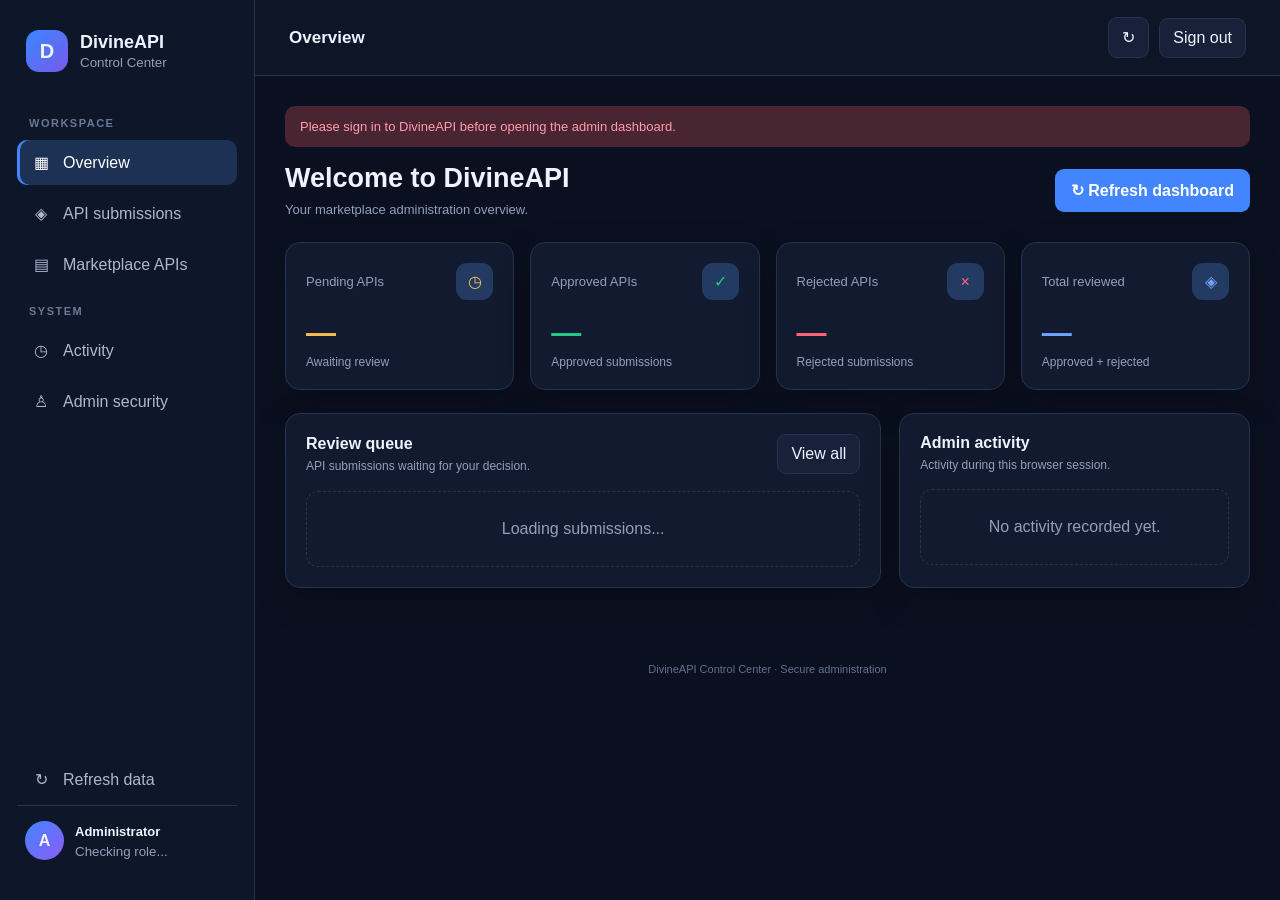
==== admin.html @ 61d4bf18 "Add admin control center HTML structure" ====
<!DOCTYPE html>
<html lang="en">
<head>
<meta charset="UTF-8">
<meta name="viewport" content="width=device-width, initial-scale=1.0">
<meta name="theme-color" content="#0b1020">
<title>DivineAPI — Admin Control Center</title>

<style>
:root {
  --bg:#0b1020;
  --panel:#111a2e;
  --panel2:#17223a;
  --border:#26334d;
  --text:#edf3ff;
  --muted:#91a0ba;
  --blue:#4385ff;
  --green:#20c987;
  --red:#ff647c;
  --yellow:#f5bd4f;
  --shadow:0 12px 35px #0003;
}
* {box-sizing:border-box}
body {
  margin:0;
  background:var(--bg);
  color:var(--text);
  font-family:Inter,Arial,sans-serif;
}
button,input,select {font:inherit}
button {cursor:pointer}
.layout {display:flex;min-height:100vh}
.sidebar {
  width:255px;
  background:#0e172a;
  border-right:1px solid var(--border);
  padding:25px 17px;
  position:fixed;
  inset:0 auto 0 0;
  z-index:5;
  display:flex;
  flex-direction:column;
}
.brand {
  display:flex;align-items:center;gap:12px;
  padding:5px 9px 30px;
}
.brand-icon {
  width:42px;height:42px;border-radius:13px;
  background:linear-gradient(135deg,#3988ff,#7759ed);
  display:grid;place-items:center;font-weight:900;font-size:20px;
}
.brand h2 {font-size:18px;margin:0}
.brand small {color:var(--muted)}
.nav-label {
  color:#687995;font-size:11px;font-weight:800;
  letter-spacing:1.5px;padding:15px 12px 8px;
}
.nav-btn {
  display:flex;align-items:center;gap:12px;
  padding:13px 14px;border-radius:10px;
  color:#aab8d0;background:none;border:0;
  width:100%;text-align:left;margin:3px 0;
}
.nav-btn:hover,.nav-btn.active {
  color:white;background:#1c3153;
}
.nav-btn.active {box-shadow:inset 3px 0 var(--blue)}
.nav-icon {width:20px;text-align:center}
.sidebar-bottom {margin-top:auto}
.admin-profile {
  display:flex;align-items:center;gap:11px;
  padding:15px 8px;border-top:1px solid var(--border);
}
.avatar {
  width:39px;height:39px;border-radius:50%;
  display:grid;place-items:center;
  background:linear-gradient(135deg,#4385ff,#8a5cf6);
  font-weight:bold;
}
.admin-profile strong {font-size:13px}
.admin-profile small {display:block;color:var(--muted);margin-top:4px}
.main {margin-left:255px;width:calc(100% - 255px);min-width:0}
.topbar {
  height:76px;border-bottom:1px solid var(--border);
  display:flex;align-items:center;justify-content:space-between;
  padding:0 34px;gap:15px;background:#0d1527;
  position:sticky;top:0;z-index:4;
}
.topbar h2 {font-size:17px;margin:0}
.top-actions {display:flex;gap:10px;align-items:center}
.icon-btn,.secondary {
  background:var(--panel2);border:1px solid var(--border);
  color:var(--text);padding:10px 13px;border-radius:9px;
}
.content {padding:30px;max-width:1500px;margin:auto}
.page-heading {
  display:flex;justify-content:space-between;
  align-items:center;gap:15px;flex-wrap:wrap;margin-bottom:25px;
}
.page-heading h1 {font-size:27px;margin:0 0 8px}
.page-heading p {color:var(--muted);margin:0;font-size:13px}
.primary {
  background:var(--blue);color:white;border:0;
  border-radius:9px;padding:12px 16px;font-weight:700;
}
.primary:hover {filter:brightness(1.12)}
.stats {
  display:grid;grid-template-columns:repeat(4,minmax(0,1fr));
  gap:16px;margin-bottom:23px;
}
.stat-card,.panel {
  background:var(--panel);border:1px solid var(--border);
  border-radius:15px;padding:20px;box-shadow:var(--shadow);
}
.stat-top {display:flex;justify-content:space-between;align-items:center}
.stat-label {font-size:13px;color:var(--muted)}
.stat-icon {
  width:37px;height:37px;border-radius:11px;
  display:grid;place-items:center;background:#233b62;
}
.stat-number {font-size:30px;font-weight:800;margin:16px 0 5px}
.stat-note {font-size:12px;color:var(--muted)}
.blue {color:#6da2ff}
.green {color:var(--green)}
.red {color:var(--red)}
.yellow {color:var(--yellow)}
.dashboard-grid {
  display:grid;grid-template-columns:minmax(0,1.7fr) minmax(260px,1fr);
  gap:18px;margin-bottom:20px;
}
.panel-heading {
  display:flex;align-items:center;justify-content:space-between;
  gap:12px;flex-wrap:wrap;margin-bottom:17px;
}
.panel-heading h3 {margin:0;font-size:16px}
.panel-heading p {margin:6px 0 0;color:var(--muted);font-size:12px}
.activity-item {
  display:flex;gap:12px;padding:13px 0;
  border-bottom:1px solid var(--border);
}
.activity-item:last-child {border:0}
.activity-dot {
  width:9px;height:9px;border-radius:50%;
  background:var(--blue);margin-top:5px;flex-shrink:0;
}
.activity-item p {margin:0;font-size:13px;line-height:1.5}
.activity-item small {color:var(--muted);font-size:11px}
.toolbar {
  display:flex;gap:10px;flex-wrap:wrap;margin-bottom:16px;
}
.search {
  flex:1;min-width:180px;background:#0c1425;
  border:1px solid var(--border);color:var(--text);
  border-radius:9px;padding:11px 13px;outline:none;
}
.search:focus,select:focus {border-color:var(--blue)}
select {
  background:#0c1425;color:var(--text);
  border:1px solid var(--border);border-radius:9px;
  padding:11px;outline:none;
}
.api-list {display:grid;gap:12px}
.api-card {
  background:#0d1628;border:1px solid var(--border);
  border-radius:12px;padding:17px;
}
.api-card-top {
  display:flex;justify-content:space-between;
  align-items:flex-start;gap:12px;
}
.api-card h4 {margin:0 0 7px;font-size:15px}
.api-description {color:var(--muted);font-size:13px;line-height:1.6}
.api-meta {
  display:flex;gap:8px;flex-wrap:wrap;
  color:var(--muted);font-size:11px;margin-top:12px;
}
.tag {
  padding:5px 9px;border-radius:20px;
  background:#26364f;color:#b9c9e5;font-size:11px;
}
.status {
  padding:6px 9px;border-radius:20px;
  font-size:11px;font-weight:800;white-space:nowrap;
}
.status.Pending {background:#4c3c1e;color:#ffd16b}
.status.Approved {background:#123e34;color:#5be0ad}
.status.Rejected {background:#482532;color:#ff8a9d}
.api-actions {display:flex;gap:8px;flex-wrap:wrap;margin-top:15px}
.small-btn {
  padding:9px 12px;border:0;border-radius:8px;
  color:white;font-size:12px;font-weight:700;
}
.approve {background:#16865d}
.reject {background:#a83d54}
.details {background:#30496d}
.empty,.loading {
  padding:28px;text-align:center;color:var(--muted);
  border:1px dashed var(--border);border-radius:12px;
}
.notice {
  padding:13px 15px;border-radius:10px;
  margin-bottom:16px;font-size:13px;display:none;
}
.notice.success {display:block;background:#123b30;color:#7de6bb}
.notice.error {display:block;background:#492532;color:#ff9bac}
.table-wrap {overflow-x:auto}
table {width:100%;border-collapse:collapse;min-width:500px}
th,td {padding:13px 10px;text-align:left;border-bottom:1px solid var(--border);font-size:12px}
th {color:var(--muted);font-weight:600}
footer {padding:25px;text-align:center;color:#62718a;font-size:11px}
.mobile-menu {display:none}
.modal {
  position:fixed;inset:0;background:#000a;z-index:20;
  display:none;align-items:center;justify-content:center;padding:18px;
}
.modal.show {display:flex}
.modal-box {
  background:var(--panel);border:1px solid var(--border);
  border-radius:16px;width:min(550px,100%);padding:23px;
  max-height:85vh;overflow:auto;
}
.modal-box h3 {margin-top:0}
.modal-row {margin:14px 0}
.modal-row small {color:var(--muted);display:block;margin-bottom:5px}
.modal-row p {margin:0;overflow-wrap:anywhere;font-size:13px}
.close-modal {float:right;background:none;border:0;color:white;font-size:23px}
.hidden {display:none!important}

@media(max-width:1050px) {
  .stats {grid-template-columns:repeat(2,1fr)}
  .dashboard-grid {grid-template-columns:1fr}
}
@media(max-width:720px) {
  .sidebar {transform:translateX(-100%);transition:.25s}
  .sidebar.open {transform:translateX(0)}
  .main {margin:0;width:100%}
  .mobile-menu {display:inline-block}
  .topbar {padding:0 16px;height:65px}
  .content {padding:20px 14px}
  .page-heading h1 {font-size:23px}
}
@media(max-width:420px) {
  .stats {grid-template-columns:1fr 1fr;gap:9px}
  .stat-card {padding:14px}
  .stat-number {font-size:24px}
  .stat-label {font-size:11px}
}
</style>
</head>

<body>
<div class="layout">

<aside class="sidebar" id="sidebar">
  <div class="brand">
    <div class="brand-icon">D</div>
    <div><h2>DivineAPI</h2><small>Control Center</small></div>
  </div>

  <div class="nav-label">WORKSPACE</div>
  <button class="nav-btn active" data-section="overview"><span class="nav-icon">▦</span> Overview</button>
  <button class="nav-btn" data-section="submissions"><span class="nav-icon">◈</span> API submissions</button>
  <button class="nav-btn" data-section="catalog"><span class="nav-icon">▤</span> Marketplace APIs</button>

  <div class="nav-label">SYSTEM</div>
  <button class="nav-btn" data-section="activity"><span class="nav-icon">◷</span> Activity</button>
  <button class="nav-btn" data-section="security"><span class="nav-icon">♙</span> Admin security</button>

  <div class="sidebar-bottom">
    <button class="nav-btn" id="refreshSidebar"><span class="nav-icon">↻</span> Refresh data</button>
    <div class="admin-profile">
      <div class="avatar">A</div>
      <div><strong id="profileName">Administrator</strong><small id="profileRole">Checking role...</small></div>
    </div>
  </div>
</aside>

<div class="main">
  <header class="topbar">
    <div style="display:flex;align-items:center;gap:13px">
      <button class="icon-btn mobile-menu" id="menuBtn">☰</button>
      <h2 id="topTitle">Overview</h2>
    </div>
    <div class="top-actions">
      <button class="icon-btn" id="topRefresh" title="Refresh">↻</button>
      <button class="icon-btn" id="signOutBtn">Sign out</button>
    </div>
  </header>

  <main class="content">
    <div id="notice" class="notice" role="status"></div>

    <section id="overviewSection">
      <div class="page-heading">
        <div>
          <h1>Welcome to DivineAPI</h1>
          <p>Your marketplace administration overview.</p>
        </div>
        <button class="primary" id="overviewRefresh">↻ Refresh dashboard</button>
      </div>

      <div class="stats">
        <article class="stat-card">
          <div class="stat-top"><span class="stat-label">Pending APIs</span><span class="stat-icon yellow">◷</span></div>
          <div class="stat-number yellow" id="pendingCount">—</div>
          <div class="stat-note">Awaiting review</div>
        </article>
        <article class="stat-card">
          <div class="stat-top"><span class="stat-label">Approved APIs</span><span class="stat-icon green">✓</span></div>
          <div class="stat-number green" id="approvedCount">—</div>
          <div class="stat-note">Approved submissions</div>
        </article>
        <article class="stat-card">
          <div class="stat-top"><span class="stat-label">Rejected APIs</span><span class="stat-icon red">×</span></div>
          <div class="stat-number red" id="rejectedCount">—</div>
          <div class="stat-note">Rejected submissions</div>
        </article>
        <article class="stat-card">
          <div class="stat-top"><span class="stat-label">Total reviewed</span><span class="stat-icon blue">◈</span></div>
          <div class="stat-number blue" id="totalCount">—</div>
          <div class="stat-note">Approved + rejected</div>
        </article>
      </div>

      <div class="dashboard-grid">
        <section class="panel">
          <div class="panel-heading">
            <div><h3>Review queue</h3><p>API submissions waiting for your decision.</p></div>
            <button class="secondary" data-go="submissions">View all</button>
          </div>
          <div id="overviewPending" class="loading">Loading submissions...</div>
        </section>

        <section class="panel">
          <div class="panel-heading">
            <div><h3>Admin activity</h3><p>Activity during this browser session.</p></div>
          </div>
          <div id="activityFeed"><div class="empty">No activity recorded yet.</div></div>
        </section>
      </div>
    </section>

    <section id="submissionsSection" class="hidden">
      <div class="page-heading">
        <div><h1>API submissions</h1><p>Review, approve or reject provider submissions.</p></div>
        <button class="primary" id="submissionRefresh">↻ Refresh</button>
      </div>
      <div class="panel">
        <div class="toolbar">
          <input class="search" id="submissionSearch" placeholder="Search API name or description...">
          <select id="categoryFilter"><option value="">All categories</option></select>
        </div>
        <div id="submissionList" class="loading">Loading pending submissions...</div>
      </div>
    </section>

    <section id="catalogSection" class="hidden">
      <div class="page-heading">
        <div><h1>Marketplace APIs</h1><p>Browse APIs currently approved for public discovery.</p></div>
        <button class="primary" id="catalogRefresh">↻ Refresh</button>
      </div>
      <div class="panel">
        <div class="toolbar">
          <input class="search" id="catalogSearch" placeholder="Search marketplace APIs...">
          <select id="catalogCategory"><option value="">All categories</option></select>
        </div>
        <div id="catalogList" class="loading">Loading marketplace...</div>
      </div>
    </section>

    <section id="activitySection" class="hidden">
      <div class="page-heading"><div><h1>Activity log</h1><p>Actions recorded during this admin session.</p></div></div>
      <div class="panel"><div id="fullActivity"><div class="empty">No activity recorded yet.</div></div></div>
    </section>

    <section id="securitySection" class="hidden">
      <div class="page-heading"><div><h1>Admin security</h1><p>Account and access information.</p></div></div>
      <div class="panel">
        <h3>Administrator account</h3>
        <div class="modal-row"><small>Account email</small><p id="securityEmail">Checking...</p></div>
        <div class="modal-row"><small>Role</small><p id="securityRole">Checking...</p></div>
        <div class="modal-row"><small>Backend connection</small><p id="connectionStatus">Checking...</p></div>
        <div class="modal-row"><small>Security reminder</small><p>Your API service-role key must remain on the backend. Never place it in this page or expose it in your frontend repository.</p></div>
      </div>
    </section>
  </main>
  <footer>DivineAPI Control Center · Secure administration</footer>
</div>
</div>

<div class="modal" id="detailsModal">
  <div class="modal-box">
    <button class="close-modal" id="closeModal">×</button>
    <h3>API submission details</h3>
    <div id="modalContent"></div>
  </div>
</div>

<script>
const API_BASE = "https://divine-api-seven.vercel.app";

const $ = id => document.getElementById(id);
let dashboardData = null;
let pendingApis = [];
let catalogApis = [];
let activity = [];

function token() {
  return sessionStorage.getItem("divineapi_token");
}

async function request(path, options = {}) {
  const currentToken = token();
  if (!currentToken) {
    throw new Error("You are not signed in. Sign in to DivineAPI first.");
  }

  const response = await fetch(API_BASE + path, {
    ...options,
    headers: {
      "Authorization": "Bearer " + currentToken,
      "Content-Type": "application/json",
      ...(options.headers || {})
    }
  });

  const data = await response.json().catch(() => ({}));
  if (!response.ok || data.success === false) {
    throw new Error(data.error || "The request could not be completed.");
  }
  return data;
}

function notify(text, type = "success") {
  $("notice").textContent = text;
  $("notice").className = "notice " + type;
  clearTimeout(notify.timer);
  notify.timer = setTimeout(() => {
    $("notice").className = "notice";
  }, 5000);
}

function addActivity(text) {
  activity.unshift({text, time:new Date()});
  activity = activity.slice(0,30);
  renderActivity();
}

function renderActivity() {
  const html = activity.length ? activity.map(item => `
    <div class="activity-item">
      <span class="activity-dot"></span>
      <div><p>${escapeHtml(item.text)}</p><small>${item.time.toLocaleString()}</small></div>
    </div>
  `).join("") : '<div class="empty">No activity recorded yet.</div>';

  $("activityFeed").innerHTML = html;
  $("fullActivity").innerHTML = html;
}

function escapeHtml(value) {
  return String(value ?? "").replace(/[&<>"']/g, char => ({
    "&":"&amp;","<":"&lt;",">":"&gt;",'"':"&quot;","'":"&#39;"
  })[char]);
}

function showSection(name) {
  const sections = ["overview","submissions","catalog","activity","security"];
  sections.forEach(section => {
    $(section + "Section").classList.toggle("hidden", section !== name);
  });
  document.querySelectorAll(".nav-btn[data-section]").forEach(button => {
    button.classList.toggle("active", button.dataset.section === name);
  });
  $("topTitle").textContent = {
    overview:"Overview",
    submissions:"API submissions",
    catalog:"Marketplace APIs",
    activity:"Activity log",
    security:"Admin security"
  }[name];
  $("sidebar").classList.remove("open");
}

document.querySelectorAll("[data-section]").forEach(button => {
  button.addEventListener("click", () => showSection(button.dataset.section));
});
document.querySelectorAll("[data-go]").forEach(button => {
  button.addEventListener("click", () => showSection(button.dataset.go));
});

function renderApiCard(api, includeActions = true) {
  const card = document.createElement("article");
  card.className = "api-card";

  const top = document.createElement("div");
  top.className = "api-card-top";

  const titleBox = document.createElement("div");
  const title = document.createElement("h4");
  title.textContent = api.name;
  const description = document.createElement("div");
  description.className = "api-description";
  description.textContent = api.description || "No description supplied.";
  titleBox.append(title,description);

  const status = document.createElement("span");
  status.className = "status " + (api.status || "Pending");
  status.textContent = api.status || "Pending";
  top.append(titleBox,status);

  const meta = document.createElement("div");
  meta.className = "api-meta";
  [api.category, "Version " + (api.version || "1.0.0"), "Auth: " + (api.auth_type || "None")].forEach(value => {
    const tag = document.createElement("span");
    tag.className = "tag";
    tag.textContent = value;
    meta.appendChild(tag);
  });

  const actions = document.createElement("div");
  actions.className = "api-actions";

  const details = document.createElement("button");
  details.className = "small-btn details";
  details.textContent = "View details";
  details.addEventListener("click", () => showDetails(api));
  actions.appendChild(details);

  if (includeActions && api.status === "Pending") {
    const approve = document.createElement("button");
    approve.className = "small-btn approve";
    approve.textContent = "Approve";
    approve.addEventListener("click", () => moderate(api.id,"approve",approve));

    const reject = document.createElement("button");
    reject.className = "small-btn reject";
    reject.textContent = "Reject";
    reject.addEventListener("click", () => moderate(api.id,"reject",reject));

    actions.append(approve,reject);
  }

  card.append(top,meta,actions);
  return card;
}

function showDetails(api) {
  const fields = [
    ["Name",api.name],["Description",api.description],
    ["Category",api.category],["Base URL",api.base_url],
    ["Version",api.version],["Authentication",api.auth_type],
    ["Status",api.status],["Submission date",api.created_at]
  ];

  $("modalContent").replaceChildren();
  fields.forEach(([label,value]) => {
    const row = document.createElement("div");
    row.className = "modal-row";
    const small = document.createElement("small");
    small.textContent = label;
    const p = document.createElement("p");
    p.textContent = value || "Not provided";
    row.append(small,p);
    $("modalContent").appendChild(row);
  });
  $("detailsModal").classList.add("show");
}

$("closeModal").addEventListener("click",()=>$("detailsModal").classList.remove("show"));
$("detailsModal").addEventListener("click",event => {
  if (event.target === $("detailsModal")) $("detailsModal").classList.remove("show");
});

async function moderate(id, action, button) {
  const api = pendingApis.find(item => item.id === id);
  if (!api) return;

  const confirmText = action === "approve"
    ? "Approve this API and make it publicly discoverable?"
    : "Reject this API submission?";

  if (!confirm(confirmText)) return;

  button.disabled = true;
  button.textContent = "Working...";

  try {
    await request("/api/admin/apis/" + encodeURIComponent(id) + "/" + action, {
      method:"POST"
    });

    notify("API " + action + "d successfully.");
    addActivity(api.name + " was " + action + "d.");
    await loadDashboard();
  } catch (error) {
    notify(error.message,"error");
    button.disabled = false;
    button.textContent = action === "approve" ? "Approve" : "Reject";
  }
}

function populateCategoryFilters(apis) {
  const categories = [...new Set(apis.map(api => api.category).filter(Boolean))];
  ["categoryFilter","catalogCategory"].forEach(id => {
    const select = $(id);
    const current = select.value;
    select.innerHTML = '<option value="">All categories</option>';
    categories.forEach(category => {
      const option = document.createElement("option");
      option.value = category;
      option.textContent = category;
      select.appendChild(option);
    });
    select.value = current;
  });
}

function renderPending() {
  const query = $("submissionSearch").value.toLowerCase();
  const category = $("categoryFilter").value;

  const filtered = pendingApis.filter(api => {
    const text = (api.name + " " + (api.description || "")).toLowerCase();
    return text.includes(query) && (!category || api.category === category);
  });

  $("submissionList").replaceChildren();

  if (!filtered.length) {
    $("submissionList").innerHTML = '<div class="empty">No matching pending submissions.</div>';
    return;
  }
  filtered.forEach(api => $("submissionList").appendChild(renderApiCard(api)));
}

function renderCatalog() {
  const query = $("catalogSearch").value.toLowerCase();
  const category = $("catalogCategory").value;
  const filtered = catalogApis.filter(api => {
    const text = (api.name + " " + (api.description || "")).toLowerCase();
    return text.includes(query) && (!category || api.category === category);
  });

  $("catalogList").replaceChildren();
  if (!filtered.length) {
    $("catalogList").innerHTML = '<div class="empty">No matching marketplace APIs found.</div>';
    return;
  }
  filtered.forEach(api => $("catalogList").appendChild(renderApiCard(api,false)));
}

async function loadDashboard() {
  ["overviewPending","submissionList"].forEach(id => {
    $(id).textContent = "Loading...";
    $(id).className = "loading";
  });

  try {
    const [dashboard,pending] = await Promise.all([
      request("/api/admin/dashboard"),
      request("/api/admin/apis/pending")
    ]);

    dashboardData = dashboard;
    pendingApis = pending.apis || pending.data || [];

    const counts = dashboard.counts || {};
    $("pendingCount").textContent = counts.pending ?? 0;
    $("approvedCount").textContent = counts.approved ?? 0;
    $("rejectedCount").textContent = counts.rejected ?? 0;
    $("totalCount").textContent =
      (Number(counts.approved)||0) + (Number(counts.rejected)||0);

    $("profileName").textContent = dashboard.email || "Administrator";
    $("profileRole").textContent = dashboard.role || "Admin";
    $("adminInfo").textContent = dashboard.email || "Administrator";
    $("securityEmail").textContent = dashboard.email || "Not returned by server";
    $("securityRole").textContent = dashboard.role || "Not returned by server";
    $("connectionStatus").textContent = "Connected to DivineAPI backend";

    $("overviewPending").replaceChildren();
    $("submissionList").replaceChildren();

    if (!pendingApis.length) {
      $("overviewPending").innerHTML = '<div class="empty">No pending API submissions.</div>';
    } else {
      pendingApis.slice(0,3).forEach(api => {
        $("overviewPending").appendChild(renderApiCard(api));
      });
    }

    populateCategoryFilters(pendingApis);
    renderPending();
    notify("Dashboard data refreshed.");
  } catch (error) {
    $("connectionStatus").textContent = "Unable to verify connection";
    $("overviewPending").innerHTML = "";
    $("overviewPending").textContent = error.message;
    $("submissionList").textContent = error.message;
    notify(error.message,"error");

    if (error.message.toLowerCase().includes("sign in") ||
        error.message.toLowerCase().includes("authentication")) {
      $("adminInfo").textContent = "Please sign in to the DivineAPI marketplace first.";
    }
  }
}

async function loadCatalog() {
  $("catalogList").textContent = "Loading marketplace APIs...";
  try {
    const data = await request("/api/marketplace/apis");
    catalogApis = data.apis || data.data || [];
    populateCategoryFilters(catalogApis);
    renderCatalog();
  } catch (error) {
    $("catalogList").textContent = error.message;
    notify(error.message,"error");
  }
}

$("submissionSearch").addEventListener("input",renderPending);
$("categoryFilter").addEventListener("change",renderPending);
$("catalogSearch").addEventListener("input",renderCatalog);
$("catalogCategory").addEventListener("change",renderCatalog);

["topRefresh","overviewRefresh","submissionRefresh","refreshSidebar"].forEach(id => {
  $(id).addEventListener("click",loadDashboard);
});
$("catalogRefresh").addEventListener("click",loadCatalog);

$("menuBtn").addEventListener("click",()=>$("sidebar").classList.toggle("open"));

$("signOutBtn").addEventListener("click",() => {
  if (!confirm("Sign out of DivineAPI?")) return;
  sessionStorage.removeItem("divineapi_token");
  window.location.href = "index.html";
});

async function initialise() {
  if (!token()) {
    notify("Please sign in to DivineAPI before opening the admin dashboard.","error");
    $("adminInfo").textContent = "Not signed in.";
    return;
  }
  await loadDashboard();
}

initialise();
</script>
</body>
</html>
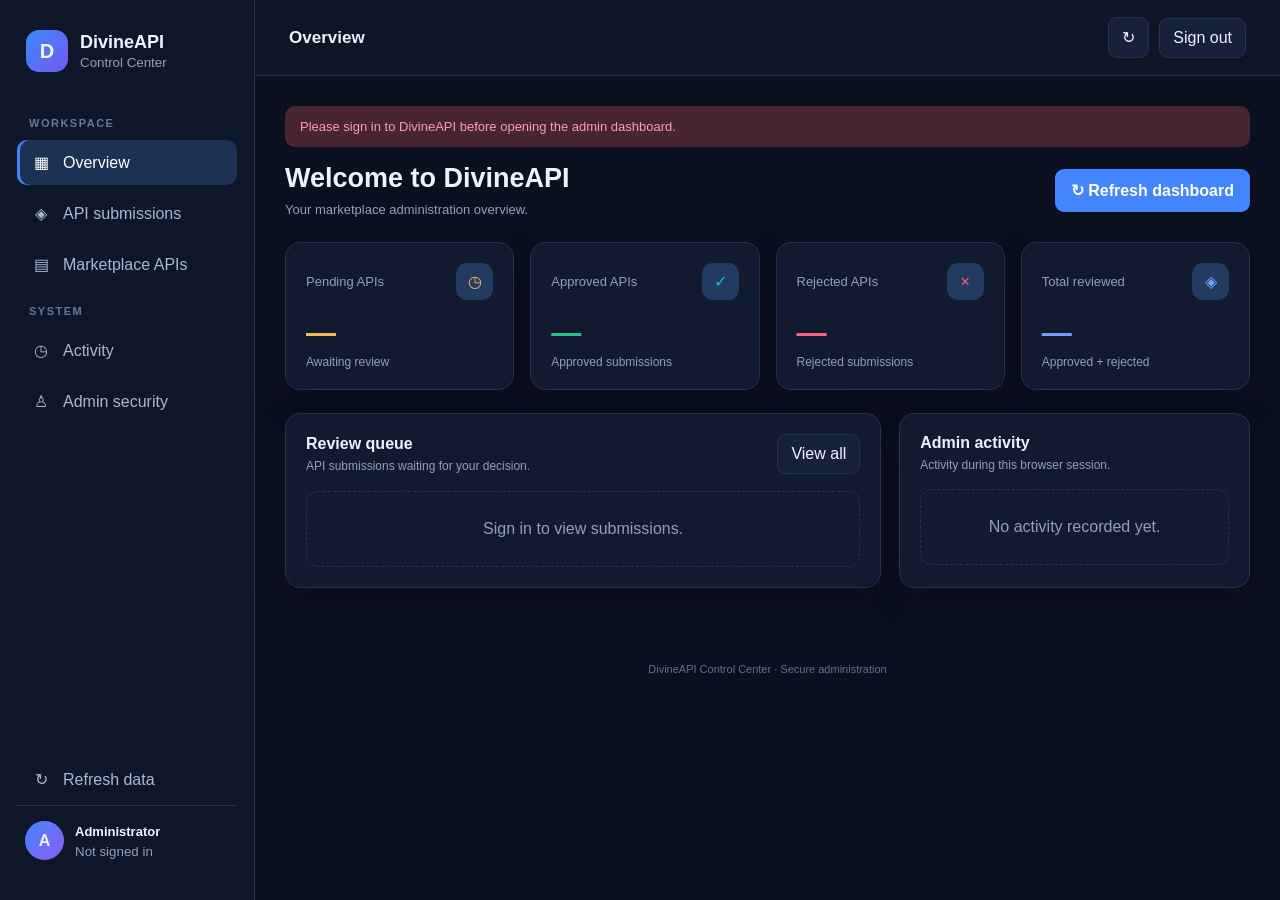
==== commit 63401d76: "Update admin.html" ====
--- a/admin.html
+++ b/admin.html
@@ -192,6 +192,7 @@
   padding:9px 12px;border:0;border-radius:8px;
   color:white;font-size:12px;font-weight:700;
 }
+.small-btn:disabled {opacity:.6;cursor:wait}
 .approve {background:#16865d}
 .reject {background:#a83d54}
 .details {background:#30496d}
@@ -399,9 +400,12 @@
 </div>
 
 <script>
+"use strict";
+
 const API_BASE = "https://divine-api-seven.vercel.app";
 
 const $ = id => document.getElementById(id);
+
 let dashboardData = null;
 let pendingApis = [];
 let catalogApis = [];
@@ -413,6 +417,7 @@
 
 async function request(path, options = {}) {
   const currentToken = token();
+
   if (!currentToken) {
     throw new Error("You are not signed in. Sign in to DivineAPI first.");
   }
@@ -427,68 +432,115 @@
   });
 
   const data = await response.json().catch(() => ({}));
+
   if (!response.ok || data.success === false) {
-    throw new Error(data.error || "The request could not be completed.");
-  }
+    throw new Error(
+      data.error || data.message || "The request could not be completed."
+    );
+  }
+
   return data;
 }
 
 function notify(text, type = "success") {
-  $("notice").textContent = text;
-  $("notice").className = "notice " + type;
+  const notice = $("notice");
+  if (!notice) return;
+
+  notice.textContent = text;
+  notice.className = "notice " + type;
+
   clearTimeout(notify.timer);
+
   notify.timer = setTimeout(() => {
-    $("notice").className = "notice";
+    notice.className = "notice";
   }, 5000);
 }
 
+function escapeHtml(value) {
+  return String(value ?? "").replace(/[&<>"']/g, char => ({
+    "&":"&amp;",
+    "<":"&lt;",
+    ">":"&gt;",
+    '"':"&quot;",
+    "'":"&#39;"
+  })[char]);
+}
+
 function addActivity(text) {
-  activity.unshift({text, time:new Date()});
+  activity.unshift({
+    text,
+    time:new Date()
+  });
+
   activity = activity.slice(0,30);
   renderActivity();
 }
 
 function renderActivity() {
-  const html = activity.length ? activity.map(item => `
-    <div class="activity-item">
-      <span class="activity-dot"></span>
-      <div><p>${escapeHtml(item.text)}</p><small>${item.time.toLocaleString()}</small></div>
-    </div>
-  `).join("") : '<div class="empty">No activity recorded yet.</div>';
+  const html = activity.length
+    ? activity.map(item => `
+      <div class="activity-item">
+        <span class="activity-dot"></span>
+        <div>
+          <p>${escapeHtml(item.text)}</p>
+          <small>${item.time.toLocaleString()}</small>
+        </div>
+      </div>
+    `).join("")
+    : '<div class="empty">No activity recorded yet.</div>';
 
   $("activityFeed").innerHTML = html;
   $("fullActivity").innerHTML = html;
 }
 
-function escapeHtml(value) {
-  return String(value ?? "").replace(/[&<>"']/g, char => ({
-    "&":"&amp;","<":"&lt;",">":"&gt;",'"':"&quot;","'":"&#39;"
-  })[char]);
-}
-
 function showSection(name) {
-  const sections = ["overview","submissions","catalog","activity","security"];
+  const sections = [
+    "overview",
+    "submissions",
+    "catalog",
+    "activity",
+    "security"
+  ];
+
   sections.forEach(section => {
-    $(section + "Section").classList.toggle("hidden", section !== name);
-  });
+    const element = $(section + "Section");
+    if (element) {
+      element.classList.toggle("hidden", section !== name);
+    }
+  });
+
   document.querySelectorAll(".nav-btn[data-section]").forEach(button => {
-    button.classList.toggle("active", button.dataset.section === name);
-  });
+    button.classList.toggle(
+      "active",
+      button.dataset.section === name
+    );
+  });
+
   $("topTitle").textContent = {
     overview:"Overview",
     submissions:"API submissions",
     catalog:"Marketplace APIs",
     activity:"Activity log",
     security:"Admin security"
-  }[name];
+  }[name] || "Overview";
+
   $("sidebar").classList.remove("open");
+
+  if (name === "catalog" && catalogApis.length === 0) {
+    loadCatalog();
+  }
 }
 
 document.querySelectorAll("[data-section]").forEach(button => {
-  button.addEventListener("click", () => showSection(button.dataset.section));
+  button.addEventListener("click", () => {
+    showSection(button.dataset.section);
+  });
 });
+
 document.querySelectorAll("[data-go]").forEach(button => {
-  button.addEventListener("click", () => showSection(button.dataset.go));
+  button.addEventListener("click", () => {
+    showSection(button.dataset.go);
+  });
 });
 
 function renderApiCard(api, includeActions = true) {
@@ -499,21 +551,30 @@
   top.className = "api-card-top";
 
   const titleBox = document.createElement("div");
+
   const title = document.createElement("h4");
-  title.textContent = api.name;
+  title.textContent = api.name || "Unnamed API";
+
   const description = document.createElement("div");
   description.className = "api-description";
   description.textContent = api.description || "No description supplied.";
+
   titleBox.append(title,description);
 
   const status = document.createElement("span");
   status.className = "status " + (api.status || "Pending");
   status.textContent = api.status || "Pending";
+
   top.append(titleBox,status);
 
   const meta = document.createElement("div");
   meta.className = "api-meta";
-  [api.category, "Version " + (api.version || "1.0.0"), "Auth: " + (api.auth_type || "None")].forEach(value => {
+
+  [
+    api.category || "Uncategorised",
+    "Version " + (api.version || "1.0.0"),
+    "Auth: " + (api.auth_type || "None")
+  ].forEach(value => {
     const tag = document.createElement("span");
     tag.className = "tag";
     tag.textContent = value;
@@ -527,18 +588,25 @@
   details.className = "small-btn details";
   details.textContent = "View details";
   details.addEventListener("click", () => showDetails(api));
+
   actions.appendChild(details);
 
   if (includeActions && api.status === "Pending") {
     const approve = document.createElement("button");
     approve.className = "small-btn approve";
     approve.textContent = "Approve";
-    approve.addEventListener("click", () => moderate(api.id,"approve",approve));
+
+    approve.addEventListener("click", () => {
+      moderate(api.id,"approve",approve);
+    });
 
     const reject = document.createElement("button");
     reject.className = "small-btn reject";
     reject.textContent = "Reject";
-    reject.addEventListener("click", () => moderate(api.id,"reject",reject));
+
+    reject.addEventListener("click", () => {
+      moderate(api.id,"reject",reject);
+    });
 
     actions.append(approve,reject);
   }
@@ -549,29 +617,43 @@
 
 function showDetails(api) {
   const fields = [
-    ["Name",api.name],["Description",api.description],
-    ["Category",api.category],["Base URL",api.base_url],
-    ["Version",api.version],["Authentication",api.auth_type],
-    ["Status",api.status],["Submission date",api.created_at]
+    ["Name",api.name],
+    ["Description",api.description],
+    ["Category",api.category],
+    ["Base URL",api.base_url],
+    ["Version",api.version],
+    ["Authentication",api.auth_type],
+    ["Status",api.status],
+    ["Submission date",api.created_at]
   ];
 
   $("modalContent").replaceChildren();
+
   fields.forEach(([label,value]) => {
     const row = document.createElement("div");
     row.className = "modal-row";
+
     const small = document.createElement("small");
     small.textContent = label;
+
     const p = document.createElement("p");
     p.textContent = value || "Not provided";
+
     row.append(small,p);
     $("modalContent").appendChild(row);
   });
+
   $("detailsModal").classList.add("show");
 }
 
-$("closeModal").addEventListener("click",()=>$("detailsModal").classList.remove("show"));
-$("detailsModal").addEventListener("click",event => {
-  if (event.target === $("detailsModal")) $("detailsModal").classList.remove("show");
+$("closeModal").addEventListener("click", () => {
+  $("detailsModal").classList.remove("show");
+});
+
+$("detailsModal").addEventListener("click", event => {
+  if (event.target === $("detailsModal")) {
+    $("detailsModal").classList.remove("show");
+  }
 });
 
 async function moderate(id, action, button) {
@@ -588,13 +670,21 @@
   button.textContent = "Working...";
 
   try {
-    await request("/api/admin/apis/" + encodeURIComponent(id) + "/" + action, {
-      method:"POST"
-    });
-
-    notify("API " + action + "d successfully.");
-    addActivity(api.name + " was " + action + "d.");
+    await request(
+      "/api/admin/apis/" + encodeURIComponent(id) + "/" + action,
+      {method:"POST"}
+    );
+
+    const resultText = action === "approve" ? "approved" : "rejected";
+
+    notify("API " + resultText + " successfully.");
+    addActivity(api.name + " was " + resultText + ".");
+
     await loadDashboard();
+
+    if (catalogApis.length > 0) {
+      await loadCatalog();
+    }
   } catch (error) {
     notify(error.message,"error");
     button.disabled = false;
@@ -603,17 +693,25 @@
 }
 
 function populateCategoryFilters(apis) {
-  const categories = [...new Set(apis.map(api => api.category).filter(Boolean))];
+  const categories = [
+    ...new Set(
+      apis.map(api => api.category).filter(Boolean)
+    )
+  ];
+
   ["categoryFilter","catalogCategory"].forEach(id => {
     const select = $(id);
     const current = select.value;
+
     select.innerHTML = '<option value="">All categories</option>';
+
     categories.forEach(category => {
       const option = document.createElement("option");
       option.value = category;
       option.textContent = category;
       select.appendChild(option);
     });
+
     select.value = current;
   });
 }
@@ -623,40 +721,59 @@
   const category = $("categoryFilter").value;
 
   const filtered = pendingApis.filter(api => {
-    const text = (api.name + " " + (api.description || "")).toLowerCase();
-    return text.includes(query) && (!category || api.category === category);
+    const text = (
+      (api.name || "") + " " + (api.description || "")
+    ).toLowerCase();
+
+    return text.includes(query) &&
+      (!category || api.category === category);
   });
 
   $("submissionList").replaceChildren();
 
   if (!filtered.length) {
-    $("submissionList").innerHTML = '<div class="empty">No matching pending submissions.</div>';
+    $("submissionList").innerHTML =
+      '<div class="empty">No matching pending submissions.</div>';
     return;
   }
-  filtered.forEach(api => $("submissionList").appendChild(renderApiCard(api)));
+
+  filtered.forEach(api => {
+    $("submissionList").appendChild(renderApiCard(api));
+  });
 }
 
 function renderCatalog() {
   const query = $("catalogSearch").value.toLowerCase();
   const category = $("catalogCategory").value;
+
   const filtered = catalogApis.filter(api => {
-    const text = (api.name + " " + (api.description || "")).toLowerCase();
-    return text.includes(query) && (!category || api.category === category);
+    const text = (
+      (api.name || "") + " " + (api.description || "")
+    ).toLowerCase();
+
+    return text.includes(query) &&
+      (!category || api.category === category);
   });
 
   $("catalogList").replaceChildren();
+
   if (!filtered.length) {
-    $("catalogList").innerHTML = '<div class="empty">No matching marketplace APIs found.</div>';
+    $("catalogList").innerHTML =
+      '<div class="empty">No matching marketplace APIs found.</div>';
     return;
   }
-  filtered.forEach(api => $("catalogList").appendChild(renderApiCard(api,false)));
+
+  filtered.forEach(api => {
+    $("catalogList").appendChild(renderApiCard(api,false));
+  });
 }
 
 async function loadDashboard() {
-  ["overviewPending","submissionList"].forEach(id => {
-    $(id).textContent = "Loading...";
-    $(id).className = "loading";
-  });
+  $("overviewPending").textContent = "Loading submissions...";
+  $("overviewPending").className = "loading";
+
+  $("submissionList").textContent = "Loading pending submissions...";
+  $("submissionList").className = "loading";
 
   try {
     const [dashboard,pending] = await Promise.all([
@@ -665,27 +782,44 @@
     ]);
 
     dashboardData = dashboard;
-    pendingApis = pending.apis || pending.data || [];
+
+    pendingApis = Array.isArray(pending.apis)
+      ? pending.apis
+      : Array.isArray(pending.data)
+        ? pending.data
+        : [];
 
     const counts = dashboard.counts || {};
+
     $("pendingCount").textContent = counts.pending ?? 0;
     $("approvedCount").textContent = counts.approved ?? 0;
     $("rejectedCount").textContent = counts.rejected ?? 0;
+
     $("totalCount").textContent =
-      (Number(counts.approved)||0) + (Number(counts.rejected)||0);
-
-    $("profileName").textContent = dashboard.email || "Administrator";
-    $("profileRole").textContent = dashboard.role || "Admin";
-    $("adminInfo").textContent = dashboard.email || "Administrator";
-    $("securityEmail").textContent = dashboard.email || "Not returned by server";
-    $("securityRole").textContent = dashboard.role || "Not returned by server";
-    $("connectionStatus").textContent = "Connected to DivineAPI backend";
+      (Number(counts.approved) || 0) +
+      (Number(counts.rejected) || 0);
+
+    $("profileName").textContent =
+      dashboard.email || "Administrator";
+
+    $("profileRole").textContent =
+      dashboard.role || "Admin";
+
+    $("securityEmail").textContent =
+      dashboard.email || "Not returned by server";
+
+    $("securityRole").textContent =
+      dashboard.role || "Not returned by server";
+
+    $("connectionStatus").textContent =
+      "Connected to DivineAPI backend";
 
     $("overviewPending").replaceChildren();
     $("submissionList").replaceChildren();
 
     if (!pendingApis.length) {
-      $("overviewPending").innerHTML = '<div class="empty">No pending API submissions.</div>';
+      $("overviewPending").innerHTML =
+        '<div class="empty">No pending API submissions.</div>';
     } else {
       pendingApis.slice(0,3).forEach(api => {
         $("overviewPending").appendChild(renderApiCard(api));
@@ -694,30 +828,51 @@
 
     populateCategoryFilters(pendingApis);
     renderPending();
+
     notify("Dashboard data refreshed.");
   } catch (error) {
-    $("connectionStatus").textContent = "Unable to verify connection";
-    $("overviewPending").innerHTML = "";
+    $("connectionStatus").textContent =
+      "Unable to verify connection";
+
     $("overviewPending").textContent = error.message;
+    $("overviewPending").className = "empty";
+
     $("submissionList").textContent = error.message;
+    $("submissionList").className = "empty";
+
     notify(error.message,"error");
 
-    if (error.message.toLowerCase().includes("sign in") ||
-        error.message.toLowerCase().includes("authentication")) {
-      $("adminInfo").textContent = "Please sign in to the DivineAPI marketplace first.";
+    const message = error.message.toLowerCase();
+
+    if (
+      message.includes("sign in") ||
+      message.includes("authentication") ||
+      message.includes("token")
+    ) {
+      $("profileRole").textContent = "Session needs attention";
+      $("securityEmail").textContent = "Please sign in again";
     }
   }
 }
 
 async function loadCatalog() {
   $("catalogList").textContent = "Loading marketplace APIs...";
+  $("catalogList").className = "loading";
+
   try {
     const data = await request("/api/marketplace/apis");
-    catalogApis = data.apis || data.data || [];
+
+    catalogApis = Array.isArray(data.apis)
+      ? data.apis
+      : Array.isArray(data.data)
+        ? data.data
+        : [];
+
     populateCategoryFilters(catalogApis);
     renderCatalog();
   } catch (error) {
     $("catalogList").textContent = error.message;
+    $("catalogList").className = "empty";
     notify(error.message,"error");
   }
 }
@@ -730,22 +885,46 @@
 ["topRefresh","overviewRefresh","submissionRefresh","refreshSidebar"].forEach(id => {
   $(id).addEventListener("click",loadDashboard);
 });
+
 $("catalogRefresh").addEventListener("click",loadCatalog);
 
-$("menuBtn").addEventListener("click",()=>$("sidebar").classList.toggle("open"));
+$("menuBtn").addEventListener("click",() => {
+  $("sidebar").classList.toggle("open");
+});
 
 $("signOutBtn").addEventListener("click",() => {
   if (!confirm("Sign out of DivineAPI?")) return;
+
   sessionStorage.removeItem("divineapi_token");
   window.location.href = "index.html";
 });
 
 async function initialise() {
   if (!token()) {
-    notify("Please sign in to DivineAPI before opening the admin dashboard.","error");
-    $("adminInfo").textContent = "Not signed in.";
+    notify(
+      "Please sign in to DivineAPI before opening the admin dashboard.",
+      "error"
+    );
+
+    $("profileRole").textContent = "Not signed in";
+    $("securityEmail").textContent = "Not signed in";
+    $("securityRole").textContent = "No administrator session";
+    $("connectionStatus").textContent = "Not connected";
+
+    $("pendingCount").textContent = "—";
+    $("approvedCount").textContent = "—";
+    $("rejectedCount").textContent = "—";
+    $("totalCount").textContent = "—";
+
+    $("overviewPending").textContent = "Sign in to view submissions.";
+    $("overviewPending").className = "empty";
+
+    $("submissionList").textContent = "Sign in to view submissions.";
+    $("submissionList").className = "empty";
+
     return;
   }
+
   await loadDashboard();
 }
 
